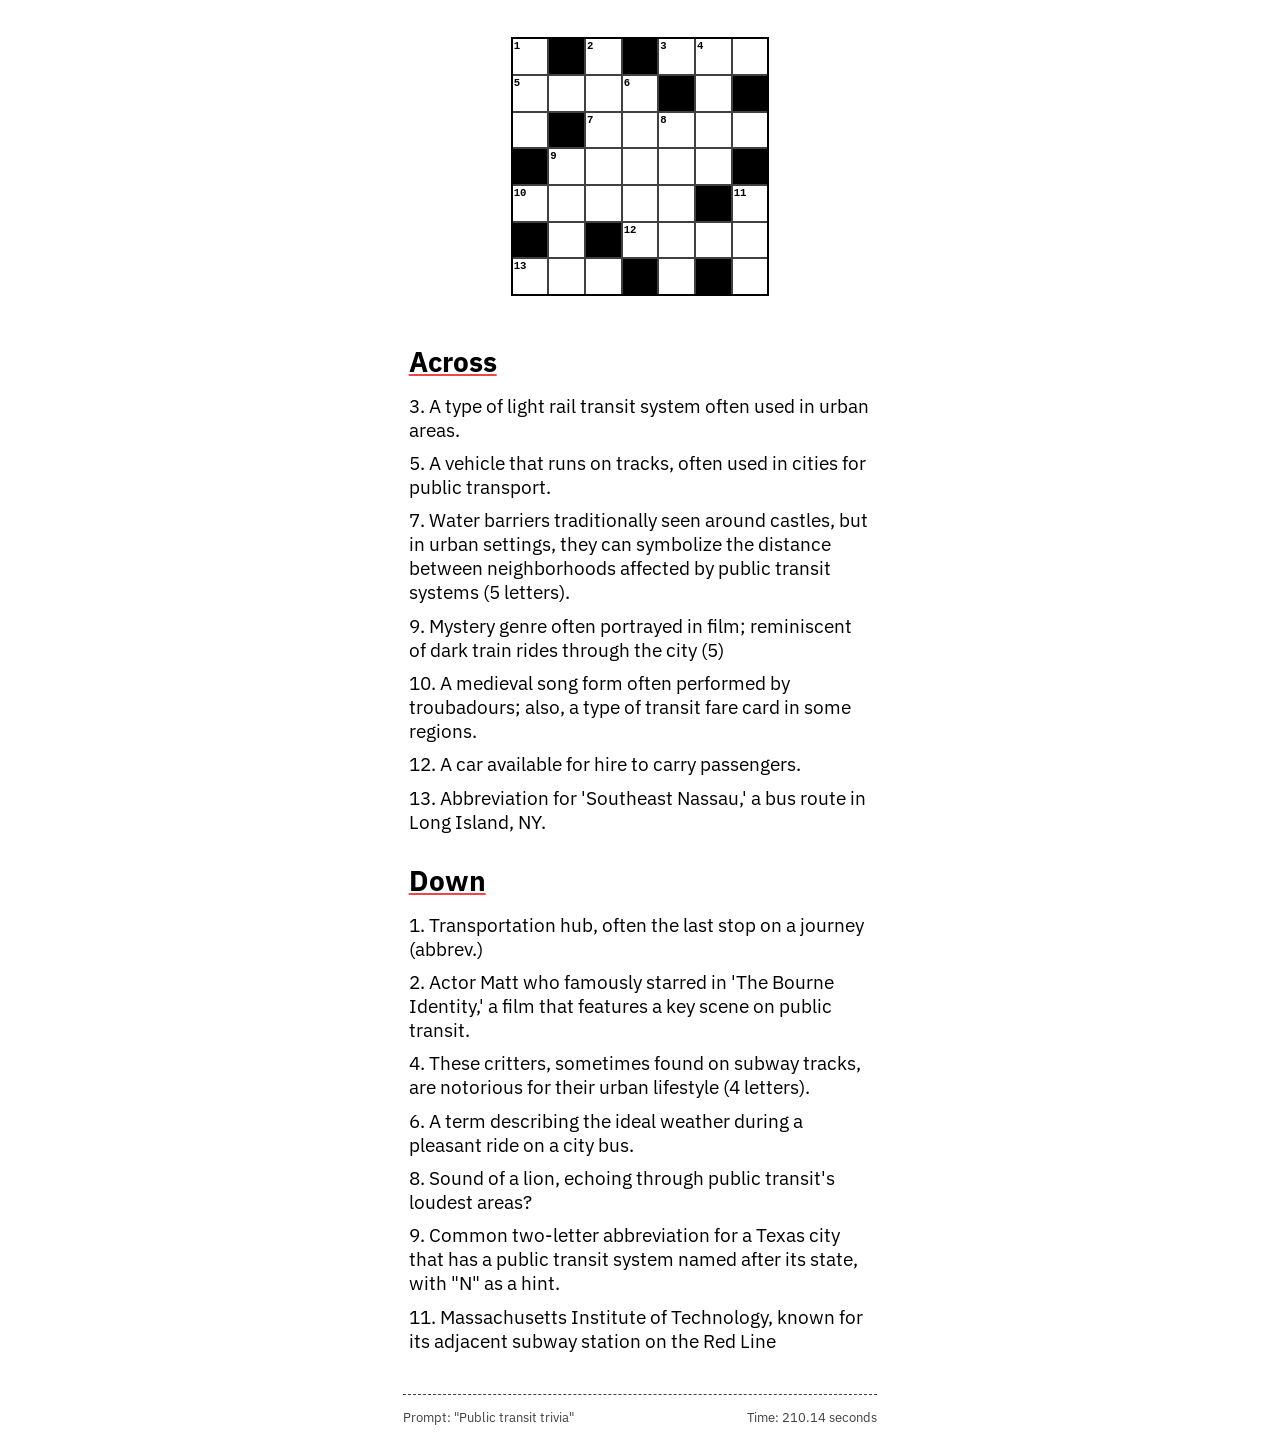
==== docs/index.html @ 02095d3c "big refactor" ====
<!DOCTYPE html><html lang="en"><head><meta charset="UTF-8" /><meta name="viewport" content="width=device-width, initial-scale=1.0" /><title>María's Crossword</title><link rel="stylesheet" href="crossword.css" /><script src="crossword.js"></script></head><body><table id="grid"><tr><td class="todo"><div class="number" data_number="1">1</div><input type="text" id="0_0" name="S" max_length="1" min_length="1"> </input></td><td class="blank"> </td><td class="todo"><div class="number" data_number="2">2</div><input type="text" id="0_2" name="D" max_length="1" min_length="1"> </input></td><td class="blank"> </td><td class="todo"><div class="number" data_number="3">3</div><input type="text" id="0_4" name="L" max_length="1" min_length="1"> </input></td><td class="todo"><div class="number" data_number="4">4</div><input type="text" id="0_5" name="R" max_length="1" min_length="1"> </input></td><td class="todo"><div class="number" data_number=""></div><input type="text" id="0_6" name="T" max_length="1" min_length="1"> </input></td></tr><tr><td class="todo"><div class="number" data_number="5">5</div><input type="text" id="1_0" name="T" max_length="1" min_length="1"> </input></td><td class="todo"><div class="number" data_number=""></div><input type="text" id="1_1" name="R" max_length="1" min_length="1"> </input></td><td class="todo"><div class="number" data_number=""></div><input type="text" id="1_2" name="A" max_length="1" min_length="1"> </input></td><td class="todo"><div class="number" data_number="6">6</div><input type="text" id="1_3" name="M" max_length="1" min_length="1"> </input></td><td class="blank"> </td><td class="todo"><div class="number" data_number=""></div><input type="text" id="1_5" name="A" max_length="1" min_length="1"> </input></td><td class="blank"> </td></tr><tr><td class="todo"><div class="number" data_number=""></div><input type="text" id="2_0" name="A" max_length="1" min_length="1"> </input></td><td class="blank"> </td><td class="todo"><div class="number" data_number="7">7</div><input type="text" id="2_2" name="M" max_length="1" min_length="1"> </input></td><td class="todo"><div class="number" data_number=""></div><input type="text" id="2_3" name="O" max_length="1" min_length="1"> </input></td><td class="todo"><div class="number" data_number="8">8</div><input type="text" id="2_4" name="A" max_length="1" min_length="1"> </input></td><td class="todo"><div class="number" data_number=""></div><input type="text" id="2_5" name="T" max_length="1" min_length="1"> </input></td><td class="todo"><div class="number" data_number=""></div><input type="text" id="2_6" name="S" max_length="1" min_length="1"> </input></td></tr><tr><td class="blank"> </td><td class="todo"><div class="number" data_number="9">9</div><input type="text" id="3_1" name="N" max_length="1" min_length="1"> </input></td><td class="todo"><div class="number" data_number=""></div><input type="text" id="3_2" name="O" max_length="1" min_length="1"> </input></td><td class="todo"><div class="number" data_number=""></div><input type="text" id="3_3" name="I" max_length="1" min_length="1"> </input></td><td class="todo"><div class="number" data_number=""></div><input type="text" id="3_4" name="R" max_length="1" min_length="1"> </input></td><td class="todo"><div class="number" data_number=""></div><input type="text" id="3_5" name="S" max_length="1" min_length="1"> </input></td><td class="blank"> </td></tr><tr><td class="todo"><div class="number" data_number="10">10</div><input type="text" id="4_0" name="C" max_length="1" min_length="1"> </input></td><td class="todo"><div class="number" data_number=""></div><input type="text" id="4_1" name="A" max_length="1" min_length="1"> </input></td><td class="todo"><div class="number" data_number=""></div><input type="text" id="4_2" name="N" max_length="1" min_length="1"> </input></td><td class="todo"><div class="number" data_number=""></div><input type="text" id="4_3" name="S" max_length="1" min_length="1"> </input></td><td class="todo"><div class="number" data_number=""></div><input type="text" id="4_4" name="O" max_length="1" min_length="1"> </input></td><td class="blank"> </td><td class="todo"><div class="number" data_number="11">11</div><input type="text" id="4_6" name="M" max_length="1" min_length="1"> </input></td></tr><tr><td class="blank"> </td><td class="todo"><div class="number" data_number=""></div><input type="text" id="5_1" name="T" max_length="1" min_length="1"> </input></td><td class="blank"> </td><td class="todo"><div class="number" data_number="12">12</div><input type="text" id="5_3" name="T" max_length="1" min_length="1"> </input></td><td class="todo"><div class="number" data_number=""></div><input type="text" id="5_4" name="A" max_length="1" min_length="1"> </input></td><td class="todo"><div class="number" data_number=""></div><input type="text" id="5_5" name="X" max_length="1" min_length="1"> </input></td><td class="todo"><div class="number" data_number=""></div><input type="text" id="5_6" name="I" max_length="1" min_length="1"> </input></td></tr><tr><td class="todo"><div class="number" data_number="13">13</div><input type="text" id="6_0" name="S" max_length="1" min_length="1"> </input></td><td class="todo"><div class="number" data_number=""></div><input type="text" id="6_1" name="E" max_length="1" min_length="1"> </input></td><td class="todo"><div class="number" data_number=""></div><input type="text" id="6_2" name="N" max_length="1" min_length="1"> </input></td><td class="blank"> </td><td class="todo"><div class="number" data_number=""></div><input type="text" id="6_4" name="R" max_length="1" min_length="1"> </input></td><td class="blank"> </td><td class="todo"><div class="number" data_number=""></div><input type="text" id="6_6" name="T" max_length="1" min_length="1"> </input></td></tr></table><div id="clues"><h2>Across</h2><ul id="across"><li data_number="3">3. A type of light rail transit system often used in urban areas.</li><li data_number="5">5. A vehicle that runs on tracks, often used in cities for public transport.</li><li data_number="7">7. Water barriers traditionally seen around castles, but in urban settings, they can symbolize the distance between neighborhoods affected by public transit systems (5 letters).</li><li data_number="9">9. Mystery genre often portrayed in film; reminiscent of dark train rides through the city (5)</li><li data_number="10">10. A medieval song form often performed by troubadours; also, a type of transit fare card in some regions.</li><li data_number="12">12. A car available for hire to carry passengers.</li><li data_number="13">13. Abbreviation for 'Southeast Nassau,' a bus route in Long Island, NY.</li></ul><h2>Down</h2><ul id="down"><li data_number="1">1. Transportation hub, often the last stop on a journey (abbrev.)</li><li data_number="2">2. Actor Matt who famously starred in 'The Bourne Identity,' a film that features a key scene on public transit.</li><li data_number="4">4. These critters, sometimes found on subway tracks, are notorious for their urban lifestyle (4 letters).</li><li data_number="6">6. A term describing the ideal weather during a pleasant ride on a city bus.</li><li data_number="8">8. Sound of a lion, echoing through public transit's loudest areas?</li><li data_number="9">9. Common two-letter abbreviation for a Texas city that has a public transit system named after its state, with "N" as a hint.</li><li data_number="11">11. Massachusetts Institute of Technology, known for its adjacent subway station on the Red Line</li></ul></div></body><footer><div id="prompt">Prompt: "Public transit trivia"</div><div id="time">Time: 210.14 seconds</div></footer></html>
---- docs/crossword.css ----
@import url('https://fonts.googleapis.com/css2?family=IBM+Plex+Sans:wght@400;700&family=IBM+Plex+Sans+Mono:wght@400;700&display=swap');

:root {
    --outline: #404040;
    --empty: #ffffff;
    --blocked: #000000;
    --selected: #F04646;
    --next: #f0464653;
    --next-next: #f0464625;
    --prev: #46a6f053;
    --prev-prev: #46a6f025;

}

html {
    min-width: 350px;
}

body {
    font-family: 'IBM Plex Sans', sans-serif;
    max-width: 500px;
    margin: 0 auto;
    padding-bottom: 1em;
    padding-top: 2em;
    font-size: 14pt;
}

#grid {
    border-collapse: collapse;
    margin: auto;
    table-layout: fixed;
    outline: 2px solid var(--blocked);
    outline-offset: -2px;
}

#grid td {
    width: 1.75em;
    height: 1.75em;
    border: 2px solid var(--outline);
    text-align: center;
    vertical-align: middle;
    font-weight: bold;
    font-family: 'IBM Plex Sans Mono', monospace;
}

#grid td input {
    width: 1.75em;
    height: 1.75em;
    border: none;
    text-align: center;
    vertical-align: middle;
    font-weight: bold;
    font-family: 'IBM Plex Sans Mono', monospace;
    font-size: 14pt;
    background-color: transparent;
    outline: none;
    padding: 0;
    margin: 0;
    box-sizing: border-box;
}

#grid td input:focus {
    background-color: var(--selected); 
}

#grid td.blank {
    background-color: var(--blocked);
}

#grid td.todo {
    background-color: var(--empty);
}

#grid .number {
    position: absolute;
    margin-left: 0pt;
    margin-top: 0pt;
    font-size: 8pt;
}

#clues {
    margin: auto;
    padding: 1em;
}

#clues ul {
    list-style-type: none;
    padding: 0;
    margin: 0;
}

#clues ul li {
    margin-bottom: 0.5em;
}

h2 {
    text-align: left;
    margin: 0;
    margin-bottom: 0.5em;
    margin-top: 1em;
    text-decoration: underline;
    text-decoration-color: var(--selected);
}

h1 {
    text-align: center;
    text-decoration: underline;
    text-decoration-color: var(--selected);
    font-size: 24pt;
}

#grid input.next {
    background-color: var(--next);
}

#grid input.nextnext {
    background-color: var(--next-next);
}

#grid input.prev {
    background-color: var(--prev);
}

#grid input.prevprev {
    background-color: var(--prev-prev);
}

footer {
    font-size: 10pt;
    margin: 1em;
    color: var(--outline);
    border-top-style: dashed;
    border-top-width: 1px;
    padding-top: 1em;
}

footer #prompt {
    float: left;
}

footer #time {
    float: right;
}

@media (max-width: 500px) {
    #grid td, #grid td input {
        width: 1.5em;
        height: 1.5em;
        font-size: 12pt;
    }

    #grid .number {
        font-size: 6pt;
    }
}

@media print {
    #grid td, #grid td input {
        width: 1.5em;
        height: 1.5em;
        font-size: 12pt;
    }

    #grid .number {
        font-size: 6pt;
    }

    #clues {
        font-size: 8pt;
    }

    #clues h2 {
        margin-top: 3em;
    }

    #clues ul {
        column-count: 2;
        column-gap: 3em;
    }
    /* don't break li's  over columns */
    #clues ul li {
        break-inside: avoid;
    }
}
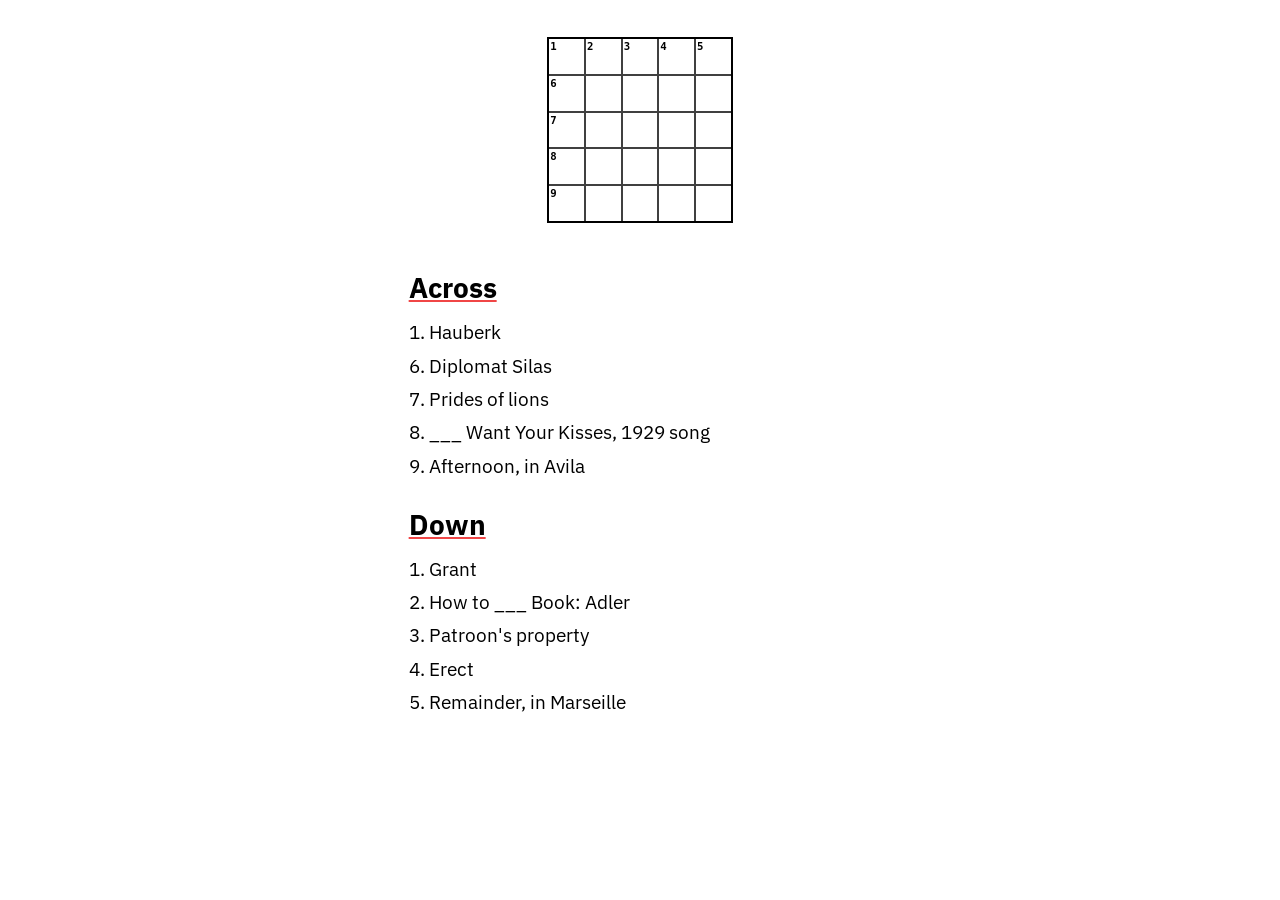
==== commit 75eb9cd8: "all crosswords from 1980 into a mini" ====
--- a/docs/index.html
+++ b/docs/index.html
@@ -1 +1 @@
-<!DOCTYPE html><html lang="en"><head><meta charset="UTF-8" /><meta name="viewport" content="width=device-width, initial-scale=1.0" /><title>María's Crossword</title><link rel="stylesheet" href="crossword.css" /><script src="crossword.js"></script></head><body><table id="grid"><tr><td class="todo"><div class="number" data_number="1">1</div><input type="text" id="0_0" name="S" max_length="1" min_length="1"> </input></td><td class="blank"> </td><td class="todo"><div class="number" data_number="2">2</div><input type="text" id="0_2" name="D" max_length="1" min_length="1"> </input></td><td class="blank"> </td><td class="todo"><div class="number" data_number="3">3</div><input type="text" id="0_4" name="L" max_length="1" min_length="1"> </input></td><td class="todo"><div class="number" data_number="4">4</div><input type="text" id="0_5" name="R" max_length="1" min_length="1"> </input></td><td class="todo"><div class="number" data_number=""></div><input type="text" id="0_6" name="T" max_length="1" min_length="1"> </input></td></tr><tr><td class="todo"><div class="number" data_number="5">5</div><input type="text" id="1_0" name="T" max_length="1" min_length="1"> </input></td><td class="todo"><div class="number" data_number=""></div><input type="text" id="1_1" name="R" max_length="1" min_length="1"> </input></td><td class="todo"><div class="number" data_number=""></div><input type="text" id="1_2" name="A" max_length="1" min_length="1"> </input></td><td class="todo"><div class="number" data_number="6">6</div><input type="text" id="1_3" name="M" max_length="1" min_length="1"> </input></td><td class="blank"> </td><td class="todo"><div class="number" data_number=""></div><input type="text" id="1_5" name="A" max_length="1" min_length="1"> </input></td><td class="blank"> </td></tr><tr><td class="todo"><div class="number" data_number=""></div><input type="text" id="2_0" name="A" max_length="1" min_length="1"> </input></td><td class="blank"> </td><td class="todo"><div class="number" data_number="7">7</div><input type="text" id="2_2" name="M" max_length="1" min_length="1"> </input></td><td class="todo"><div class="number" data_number=""></div><input type="text" id="2_3" name="O" max_length="1" min_length="1"> </input></td><td class="todo"><div class="number" data_number="8">8</div><input type="text" id="2_4" name="A" max_length="1" min_length="1"> </input></td><td class="todo"><div class="number" data_number=""></div><input type="text" id="2_5" name="T" max_length="1" min_length="1"> </input></td><td class="todo"><div class="number" data_number=""></div><input type="text" id="2_6" name="S" max_length="1" min_length="1"> </input></td></tr><tr><td class="blank"> </td><td class="todo"><div class="number" data_number="9">9</div><input type="text" id="3_1" name="N" max_length="1" min_length="1"> </input></td><td class="todo"><div class="number" data_number=""></div><input type="text" id="3_2" name="O" max_length="1" min_length="1"> </input></td><td class="todo"><div class="number" data_number=""></div><input type="text" id="3_3" name="I" max_length="1" min_length="1"> </input></td><td class="todo"><div class="number" data_number=""></div><input type="text" id="3_4" name="R" max_length="1" min_length="1"> </input></td><td class="todo"><div class="number" data_number=""></div><input type="text" id="3_5" name="S" max_length="1" min_length="1"> </input></td><td class="blank"> </td></tr><tr><td class="todo"><div class="number" data_number="10">10</div><input type="text" id="4_0" name="C" max_length="1" min_length="1"> </input></td><td class="todo"><div class="number" data_number=""></div><input type="text" id="4_1" name="A" max_length="1" min_length="1"> </input></td><td class="todo"><div class="number" data_number=""></div><input type="text" id="4_2" name="N" max_length="1" min_length="1"> </input></td><td class="todo"><div class="number" data_number=""></div><input type="text" id="4_3" name="S" max_length="1" min_length="1"> </input></td><td class="todo"><div class="number" data_number=""></div><input type="text" id="4_4" name="O" max_length="1" min_length="1"> </input></td><td class="blank"> </td><td class="todo"><div class="number" data_number="11">11</div><input type="text" id="4_6" name="M" max_length="1" min_length="1"> </input></td></tr><tr><td class="blank"> </td><td class="todo"><div class="number" data_number=""></div><input type="text" id="5_1" name="T" max_length="1" min_length="1"> </input></td><td class="blank"> </td><td class="todo"><div class="number" data_number="12">12</div><input type="text" id="5_3" name="T" max_length="1" min_length="1"> </input></td><td class="todo"><div class="number" data_number=""></div><input type="text" id="5_4" name="A" max_length="1" min_length="1"> </input></td><td class="todo"><div class="number" data_number=""></div><input type="text" id="5_5" name="X" max_length="1" min_length="1"> </input></td><td class="todo"><div class="number" data_number=""></div><input type="text" id="5_6" name="I" max_length="1" min_length="1"> </input></td></tr><tr><td class="todo"><div class="number" data_number="13">13</div><input type="text" id="6_0" name="S" max_length="1" min_length="1"> </input></td><td class="todo"><div class="number" data_number=""></div><input type="text" id="6_1" name="E" max_length="1" min_length="1"> </input></td><td class="todo"><div class="number" data_number=""></div><input type="text" id="6_2" name="N" max_length="1" min_length="1"> </input></td><td class="blank"> </td><td class="todo"><div class="number" data_number=""></div><input type="text" id="6_4" name="R" max_length="1" min_length="1"> </input></td><td class="blank"> </td><td class="todo"><div class="number" data_number=""></div><input type="text" id="6_6" name="T" max_length="1" min_length="1"> </input></td></tr></table><div id="clues"><h2>Across</h2><ul id="across"><li data_number="3">3. A type of light rail transit system often used in urban areas.</li><li data_number="5">5. A vehicle that runs on tracks, often used in cities for public transport.</li><li data_number="7">7. Water barriers traditionally seen around castles, but in urban settings, they can symbolize the distance between neighborhoods affected by public transit systems (5 letters).</li><li data_number="9">9. Mystery genre often portrayed in film; reminiscent of dark train rides through the city (5)</li><li data_number="10">10. A medieval song form often performed by troubadours; also, a type of transit fare card in some regions.</li><li data_number="12">12. A car available for hire to carry passengers.</li><li data_number="13">13. Abbreviation for 'Southeast Nassau,' a bus route in Long Island, NY.</li></ul><h2>Down</h2><ul id="down"><li data_number="1">1. Transportation hub, often the last stop on a journey (abbrev.)</li><li data_number="2">2. Actor Matt who famously starred in 'The Bourne Identity,' a film that features a key scene on public transit.</li><li data_number="4">4. These critters, sometimes found on subway tracks, are notorious for their urban lifestyle (4 letters).</li><li data_number="6">6. A term describing the ideal weather during a pleasant ride on a city bus.</li><li data_number="8">8. Sound of a lion, echoing through public transit's loudest areas?</li><li data_number="9">9. Common two-letter abbreviation for a Texas city that has a public transit system named after its state, with "N" as a hint.</li><li data_number="11">11. Massachusetts Institute of Technology, known for its adjacent subway station on the Red Line</li></ul></div></body><footer><div id="prompt">Prompt: "Public transit trivia"</div><div id="time">Time: 210.14 seconds</div></footer></html>+<!DOCTYPE html><html lang="en"><head><meta charset="UTF-8" /><meta name="viewport" content="width=device-width, initial-scale=1.0" /><title>María's Crossword</title><link rel="stylesheet" href="crossword.css" /><script src="crossword.js"></script></head><body><table id="grid"><tr><td class="todo"><div class="number" data_number="1">1</div><input type="text" id="0_0" name="A" maxlength="1" minlength="1"> </input></td><td class="todo"><div class="number" data_number="2">2</div><input type="text" id="0_1" name="R" maxlength="1" minlength="1"> </input></td><td class="todo"><div class="number" data_number="3">3</div><input type="text" id="0_2" name="M" maxlength="1" minlength="1"> </input></td><td class="todo"><div class="number" data_number="4">4</div><input type="text" id="0_3" name="O" maxlength="1" minlength="1"> </input></td><td class="todo"><div class="number" data_number="5">5</div><input type="text" id="0_4" name="R" maxlength="1" minlength="1"> </input></td></tr><tr><td class="todo"><div class="number" data_number="6">6</div><input type="text" id="1_0" name="D" maxlength="1" minlength="1"> </input></td><td class="todo"><div class="number" data_number=""></div><input type="text" id="1_1" name="E" maxlength="1" minlength="1"> </input></td><td class="todo"><div class="number" data_number=""></div><input type="text" id="1_2" name="A" maxlength="1" minlength="1"> </input></td><td class="todo"><div class="number" data_number=""></div><input type="text" id="1_3" name="N" maxlength="1" minlength="1"> </input></td><td class="todo"><div class="number" data_number=""></div><input type="text" id="1_4" name="E" maxlength="1" minlength="1"> </input></td></tr><tr><td class="todo"><div class="number" data_number="7">7</div><input type="text" id="2_0" name="M" maxlength="1" minlength="1"> </input></td><td class="todo"><div class="number" data_number=""></div><input type="text" id="2_1" name="A" maxlength="1" minlength="1"> </input></td><td class="todo"><div class="number" data_number=""></div><input type="text" id="2_2" name="N" maxlength="1" minlength="1"> </input></td><td class="todo"><div class="number" data_number=""></div><input type="text" id="2_3" name="E" maxlength="1" minlength="1"> </input></td><td class="todo"><div class="number" data_number=""></div><input type="text" id="2_4" name="S" maxlength="1" minlength="1"> </input></td></tr><tr><td class="todo"><div class="number" data_number="8">8</div><input type="text" id="3_0" name="I" maxlength="1" minlength="1"> </input></td><td class="todo"><div class="number" data_number=""></div><input type="text" id="3_1" name="D" maxlength="1" minlength="1"> </input></td><td class="todo"><div class="number" data_number=""></div><input type="text" id="3_2" name="O" maxlength="1" minlength="1"> </input></td><td class="todo"><div class="number" data_number=""></div><input type="text" id="3_3" name="N" maxlength="1" minlength="1"> </input></td><td class="todo"><div class="number" data_number=""></div><input type="text" id="3_4" name="T" maxlength="1" minlength="1"> </input></td></tr><tr><td class="todo"><div class="number" data_number="9">9</div><input type="text" id="4_0" name="T" maxlength="1" minlength="1"> </input></td><td class="todo"><div class="number" data_number=""></div><input type="text" id="4_1" name="A" maxlength="1" minlength="1"> </input></td><td class="todo"><div class="number" data_number=""></div><input type="text" id="4_2" name="R" maxlength="1" minlength="1"> </input></td><td class="todo"><div class="number" data_number=""></div><input type="text" id="4_3" name="D" maxlength="1" minlength="1"> </input></td><td class="todo"><div class="number" data_number=""></div><input type="text" id="4_4" name="E" maxlength="1" minlength="1"> </input></td></tr></table><div id="clues"><h2>Across</h2><ul id="across"><li data_number="1">1. Hauberk</li><li data_number="6">6. Diplomat Silas</li><li data_number="7">7. Prides of lions</li><li data_number="8">8. ___ Want Your Kisses, 1929 song</li><li data_number="9">9. Afternoon, in Avila</li></ul><h2>Down</h2><ul id="down"><li data_number="1">1. Grant</li><li data_number="2">2. How to ___ Book: Adler</li><li data_number="3">3. Patroon's property</li><li data_number="4">4. Erect</li><li data_number="5">5. Remainder, in Marseille</li></ul></div></body></html>
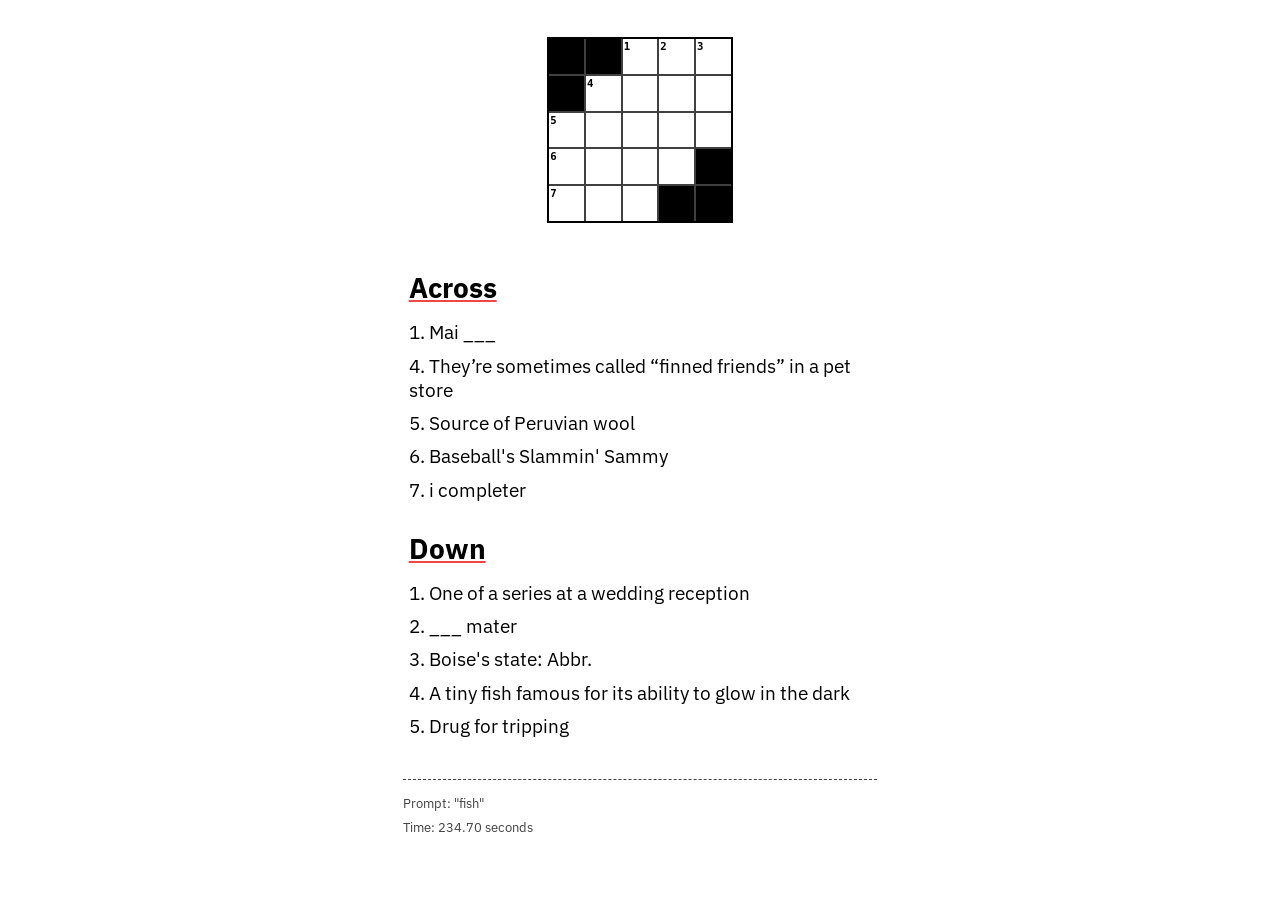
==== commit f6eb36b3: "fish" ====
--- a/docs/index.html
+++ b/docs/index.html
@@ -1 +1 @@
-<!DOCTYPE html><html lang="en"><head><meta charset="UTF-8" /><meta name="viewport" content="width=device-width, initial-scale=1.0" /><title>María's Crossword</title><link rel="stylesheet" href="crossword.css" /><script src="crossword.js"></script></head><body><table id="grid"><tr><td class="todo"><div class="number" data_number="1">1</div><input type="text" id="0_0" name="A" maxlength="1" minlength="1"> </input></td><td class="todo"><div class="number" data_number="2">2</div><input type="text" id="0_1" name="R" maxlength="1" minlength="1"> </input></td><td class="todo"><div class="number" data_number="3">3</div><input type="text" id="0_2" name="M" maxlength="1" minlength="1"> </input></td><td class="todo"><div class="number" data_number="4">4</div><input type="text" id="0_3" name="O" maxlength="1" minlength="1"> </input></td><td class="todo"><div class="number" data_number="5">5</div><input type="text" id="0_4" name="R" maxlength="1" minlength="1"> </input></td></tr><tr><td class="todo"><div class="number" data_number="6">6</div><input type="text" id="1_0" name="D" maxlength="1" minlength="1"> </input></td><td class="todo"><div class="number" data_number=""></div><input type="text" id="1_1" name="E" maxlength="1" minlength="1"> </input></td><td class="todo"><div class="number" data_number=""></div><input type="text" id="1_2" name="A" maxlength="1" minlength="1"> </input></td><td class="todo"><div class="number" data_number=""></div><input type="text" id="1_3" name="N" maxlength="1" minlength="1"> </input></td><td class="todo"><div class="number" data_number=""></div><input type="text" id="1_4" name="E" maxlength="1" minlength="1"> </input></td></tr><tr><td class="todo"><div class="number" data_number="7">7</div><input type="text" id="2_0" name="M" maxlength="1" minlength="1"> </input></td><td class="todo"><div class="number" data_number=""></div><input type="text" id="2_1" name="A" maxlength="1" minlength="1"> </input></td><td class="todo"><div class="number" data_number=""></div><input type="text" id="2_2" name="N" maxlength="1" minlength="1"> </input></td><td class="todo"><div class="number" data_number=""></div><input type="text" id="2_3" name="E" maxlength="1" minlength="1"> </input></td><td class="todo"><div class="number" data_number=""></div><input type="text" id="2_4" name="S" maxlength="1" minlength="1"> </input></td></tr><tr><td class="todo"><div class="number" data_number="8">8</div><input type="text" id="3_0" name="I" maxlength="1" minlength="1"> </input></td><td class="todo"><div class="number" data_number=""></div><input type="text" id="3_1" name="D" maxlength="1" minlength="1"> </input></td><td class="todo"><div class="number" data_number=""></div><input type="text" id="3_2" name="O" maxlength="1" minlength="1"> </input></td><td class="todo"><div class="number" data_number=""></div><input type="text" id="3_3" name="N" maxlength="1" minlength="1"> </input></td><td class="todo"><div class="number" data_number=""></div><input type="text" id="3_4" name="T" maxlength="1" minlength="1"> </input></td></tr><tr><td class="todo"><div class="number" data_number="9">9</div><input type="text" id="4_0" name="T" maxlength="1" minlength="1"> </input></td><td class="todo"><div class="number" data_number=""></div><input type="text" id="4_1" name="A" maxlength="1" minlength="1"> </input></td><td class="todo"><div class="number" data_number=""></div><input type="text" id="4_2" name="R" maxlength="1" minlength="1"> </input></td><td class="todo"><div class="number" data_number=""></div><input type="text" id="4_3" name="D" maxlength="1" minlength="1"> </input></td><td class="todo"><div class="number" data_number=""></div><input type="text" id="4_4" name="E" maxlength="1" minlength="1"> </input></td></tr></table><div id="clues"><h2>Across</h2><ul id="across"><li data_number="1">1. Hauberk</li><li data_number="6">6. Diplomat Silas</li><li data_number="7">7. Prides of lions</li><li data_number="8">8. ___ Want Your Kisses, 1929 song</li><li data_number="9">9. Afternoon, in Avila</li></ul><h2>Down</h2><ul id="down"><li data_number="1">1. Grant</li><li data_number="2">2. How to ___ Book: Adler</li><li data_number="3">3. Patroon's property</li><li data_number="4">4. Erect</li><li data_number="5">5. Remainder, in Marseille</li></ul></div></body></html>+<!DOCTYPE html><html lang="en"><head><meta charset="UTF-8" /><meta name="viewport" content="width=device-width, initial-scale=1.0" /><title>María's Crossword</title><link rel="stylesheet" href="crossword.css" /><script src="crossword.js"></script></head><body><table id="grid"><tr><td class="blank"> </td><td class="blank"> </td><td class="todo"><div class="number" data_number="1">1</div><input type="text" id="0_2" name="T" maxlength="1" minlength="1"> </input></td><td class="todo"><div class="number" data_number="2">2</div><input type="text" id="0_3" name="A" maxlength="1" minlength="1"> </input></td><td class="todo"><div class="number" data_number="3">3</div><input type="text" id="0_4" name="I" maxlength="1" minlength="1"> </input></td></tr><tr><td class="blank"> </td><td class="todo"><div class="number" data_number="4">4</div><input type="text" id="1_1" name="G" maxlength="1" minlength="1"> </input></td><td class="todo"><div class="number" data_number=""></div><input type="text" id="1_2" name="O" maxlength="1" minlength="1"> </input></td><td class="todo"><div class="number" data_number=""></div><input type="text" id="1_3" name="L" maxlength="1" minlength="1"> </input></td><td class="todo"><div class="number" data_number=""></div><input type="text" id="1_4" name="D" maxlength="1" minlength="1"> </input></td></tr><tr><td class="todo"><div class="number" data_number="5">5</div><input type="text" id="2_0" name="L" maxlength="1" minlength="1"> </input></td><td class="todo"><div class="number" data_number=""></div><input type="text" id="2_1" name="L" maxlength="1" minlength="1"> </input></td><td class="todo"><div class="number" data_number=""></div><input type="text" id="2_2" name="A" maxlength="1" minlength="1"> </input></td><td class="todo"><div class="number" data_number=""></div><input type="text" id="2_3" name="M" maxlength="1" minlength="1"> </input></td><td class="todo"><div class="number" data_number=""></div><input type="text" id="2_4" name="A" maxlength="1" minlength="1"> </input></td></tr><tr><td class="todo"><div class="number" data_number="6">6</div><input type="text" id="3_0" name="S" maxlength="1" minlength="1"> </input></td><td class="todo"><div class="number" data_number=""></div><input type="text" id="3_1" name="O" maxlength="1" minlength="1"> </input></td><td class="todo"><div class="number" data_number=""></div><input type="text" id="3_2" name="S" maxlength="1" minlength="1"> </input></td><td class="todo"><div class="number" data_number=""></div><input type="text" id="3_3" name="A" maxlength="1" minlength="1"> </input></td><td class="blank"> </td></tr><tr><td class="todo"><div class="number" data_number="7">7</div><input type="text" id="4_0" name="D" maxlength="1" minlength="1"> </input></td><td class="todo"><div class="number" data_number=""></div><input type="text" id="4_1" name="O" maxlength="1" minlength="1"> </input></td><td class="todo"><div class="number" data_number=""></div><input type="text" id="4_2" name="T" maxlength="1" minlength="1"> </input></td><td class="blank"> </td><td class="blank"> </td></tr></table><div id="clues"><h2>Across</h2><ul id="across"><li data_number="1">1. Mai ___</li><li data_number="4">4. They’re sometimes called “finned friends” in a pet store</li><li data_number="5">5. Source of Peruvian wool</li><li data_number="6">6. Baseball's Slammin' Sammy</li><li data_number="7">7. i completer</li></ul><h2>Down</h2><ul id="down"><li data_number="1">1. One of a series at a wedding reception</li><li data_number="2">2. ___ mater</li><li data_number="3">3. Boise's state: Abbr.</li><li data_number="4">4. A tiny fish famous for its ability to glow in the dark</li><li data_number="5">5. Drug for tripping</li></ul></div></body><footer><div id="prompt">Prompt: "fish"</div><div id="time">Time: 234.70 seconds</div></footer></html>
--- a/docs/crossword.css
+++ b/docs/crossword.css
@@ -134,12 +134,8 @@
     padding-top: 1em;
 }
 
-footer #prompt {
-    float: left;
-}
-
-footer #time {
-    float: right;
+footer #prompt, footer #time {
+    margin-bottom: 0.5em;
 }
 
 @media (max-width: 500px) {
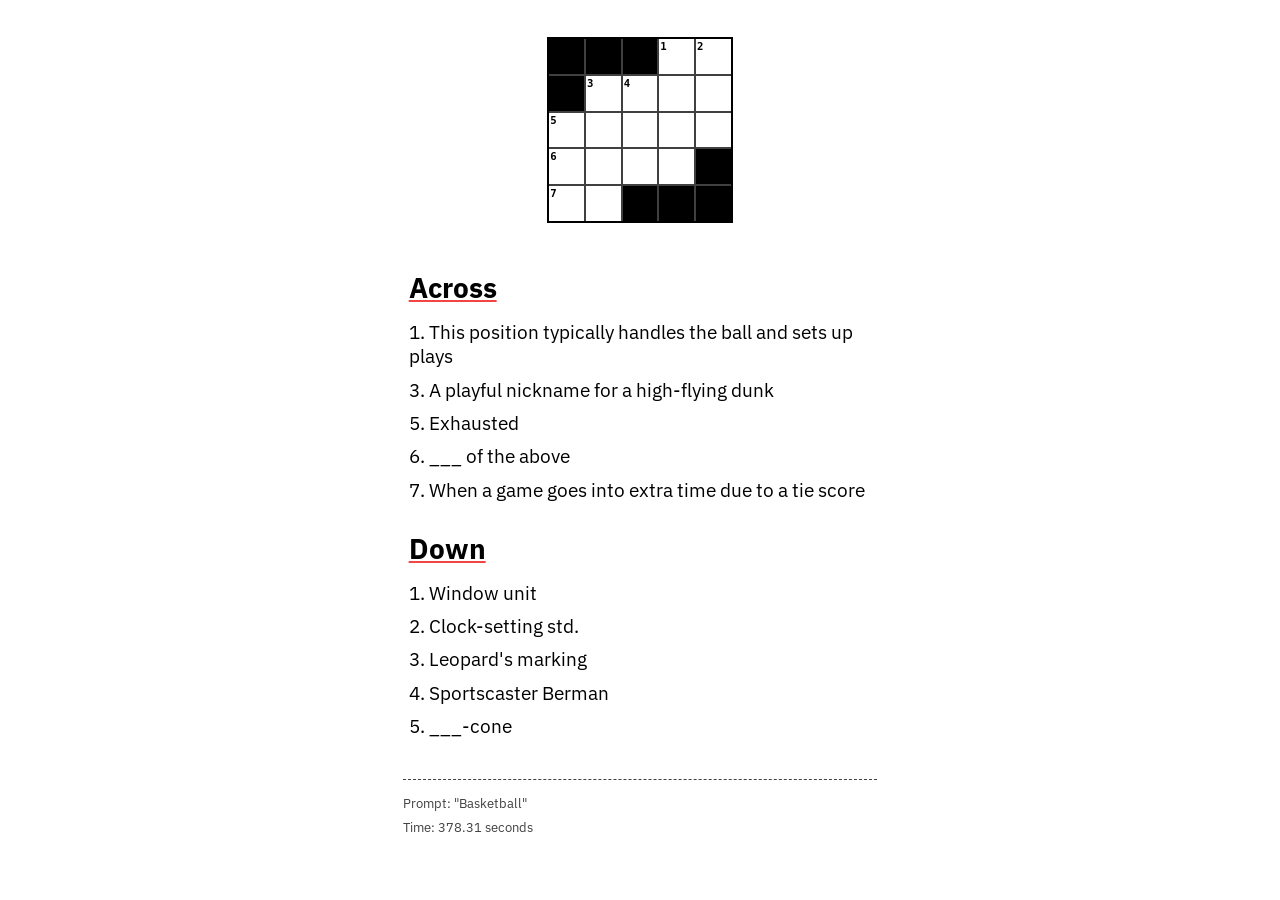
==== commit 57108977: "basketball" ====
--- a/docs/index.html
+++ b/docs/index.html
@@ -1 +1 @@
-<!DOCTYPE html><html lang="en"><head><meta charset="UTF-8" /><meta name="viewport" content="width=device-width, initial-scale=1.0" /><title>María's Crossword</title><link rel="stylesheet" href="crossword.css" /><script src="crossword.js"></script></head><body><table id="grid"><tr><td class="blank"> </td><td class="blank"> </td><td class="todo"><div class="number" data_number="1">1</div><input type="text" id="0_2" name="T" maxlength="1" minlength="1"> </input></td><td class="todo"><div class="number" data_number="2">2</div><input type="text" id="0_3" name="A" maxlength="1" minlength="1"> </input></td><td class="todo"><div class="number" data_number="3">3</div><input type="text" id="0_4" name="I" maxlength="1" minlength="1"> </input></td></tr><tr><td class="blank"> </td><td class="todo"><div class="number" data_number="4">4</div><input type="text" id="1_1" name="G" maxlength="1" minlength="1"> </input></td><td class="todo"><div class="number" data_number=""></div><input type="text" id="1_2" name="O" maxlength="1" minlength="1"> </input></td><td class="todo"><div class="number" data_number=""></div><input type="text" id="1_3" name="L" maxlength="1" minlength="1"> </input></td><td class="todo"><div class="number" data_number=""></div><input type="text" id="1_4" name="D" maxlength="1" minlength="1"> </input></td></tr><tr><td class="todo"><div class="number" data_number="5">5</div><input type="text" id="2_0" name="L" maxlength="1" minlength="1"> </input></td><td class="todo"><div class="number" data_number=""></div><input type="text" id="2_1" name="L" maxlength="1" minlength="1"> </input></td><td class="todo"><div class="number" data_number=""></div><input type="text" id="2_2" name="A" maxlength="1" minlength="1"> </input></td><td class="todo"><div class="number" data_number=""></div><input type="text" id="2_3" name="M" maxlength="1" minlength="1"> </input></td><td class="todo"><div class="number" data_number=""></div><input type="text" id="2_4" name="A" maxlength="1" minlength="1"> </input></td></tr><tr><td class="todo"><div class="number" data_number="6">6</div><input type="text" id="3_0" name="S" maxlength="1" minlength="1"> </input></td><td class="todo"><div class="number" data_number=""></div><input type="text" id="3_1" name="O" maxlength="1" minlength="1"> </input></td><td class="todo"><div class="number" data_number=""></div><input type="text" id="3_2" name="S" maxlength="1" minlength="1"> </input></td><td class="todo"><div class="number" data_number=""></div><input type="text" id="3_3" name="A" maxlength="1" minlength="1"> </input></td><td class="blank"> </td></tr><tr><td class="todo"><div class="number" data_number="7">7</div><input type="text" id="4_0" name="D" maxlength="1" minlength="1"> </input></td><td class="todo"><div class="number" data_number=""></div><input type="text" id="4_1" name="O" maxlength="1" minlength="1"> </input></td><td class="todo"><div class="number" data_number=""></div><input type="text" id="4_2" name="T" maxlength="1" minlength="1"> </input></td><td class="blank"> </td><td class="blank"> </td></tr></table><div id="clues"><h2>Across</h2><ul id="across"><li data_number="1">1. Mai ___</li><li data_number="4">4. They’re sometimes called “finned friends” in a pet store</li><li data_number="5">5. Source of Peruvian wool</li><li data_number="6">6. Baseball's Slammin' Sammy</li><li data_number="7">7. i completer</li></ul><h2>Down</h2><ul id="down"><li data_number="1">1. One of a series at a wedding reception</li><li data_number="2">2. ___ mater</li><li data_number="3">3. Boise's state: Abbr.</li><li data_number="4">4. A tiny fish famous for its ability to glow in the dark</li><li data_number="5">5. Drug for tripping</li></ul></div></body><footer><div id="prompt">Prompt: "fish"</div><div id="time">Time: 234.70 seconds</div></footer></html>+<!DOCTYPE html><html lang="en"><head><meta charset="UTF-8" /><meta name="viewport" content="width=device-width, initial-scale=1.0" /><title>María's Crossword</title><link rel="stylesheet" href="crossword.css" /><script src="crossword.js"></script></head><body><table id="grid"><tr><td class="blank"> </td><td class="blank"> </td><td class="blank"> </td><td class="todo"><div class="number" data_number="1">1</div><input type="text" id="0_3" name="P" maxlength="1" minlength="1"> </input></td><td class="todo"><div class="number" data_number="2">2</div><input type="text" id="0_4" name="G" maxlength="1" minlength="1"> </input></td></tr><tr><td class="blank"> </td><td class="todo"><div class="number" data_number="3">3</div><input type="text" id="1_1" name="S" maxlength="1" minlength="1"> </input></td><td class="todo"><div class="number" data_number="4">4</div><input type="text" id="1_2" name="L" maxlength="1" minlength="1"> </input></td><td class="todo"><div class="number" data_number=""></div><input type="text" id="1_3" name="A" maxlength="1" minlength="1"> </input></td><td class="todo"><div class="number" data_number=""></div><input type="text" id="1_4" name="M" maxlength="1" minlength="1"> </input></td></tr><tr><td class="todo"><div class="number" data_number="5">5</div><input type="text" id="2_0" name="S" maxlength="1" minlength="1"> </input></td><td class="todo"><div class="number" data_number=""></div><input type="text" id="2_1" name="P" maxlength="1" minlength="1"> </input></td><td class="todo"><div class="number" data_number=""></div><input type="text" id="2_2" name="E" maxlength="1" minlength="1"> </input></td><td class="todo"><div class="number" data_number=""></div><input type="text" id="2_3" name="N" maxlength="1" minlength="1"> </input></td><td class="todo"><div class="number" data_number=""></div><input type="text" id="2_4" name="T" maxlength="1" minlength="1"> </input></td></tr><tr><td class="todo"><div class="number" data_number="6">6</div><input type="text" id="3_0" name="N" maxlength="1" minlength="1"> </input></td><td class="todo"><div class="number" data_number=""></div><input type="text" id="3_1" name="O" maxlength="1" minlength="1"> </input></td><td class="todo"><div class="number" data_number=""></div><input type="text" id="3_2" name="N" maxlength="1" minlength="1"> </input></td><td class="todo"><div class="number" data_number=""></div><input type="text" id="3_3" name="E" maxlength="1" minlength="1"> </input></td><td class="blank"> </td></tr><tr><td class="todo"><div class="number" data_number="7">7</div><input type="text" id="4_0" name="O" maxlength="1" minlength="1"> </input></td><td class="todo"><div class="number" data_number=""></div><input type="text" id="4_1" name="T" maxlength="1" minlength="1"> </input></td><td class="blank"> </td><td class="blank"> </td><td class="blank"> </td></tr></table><div id="clues"><h2>Across</h2><ul id="across"><li data_number="1">1. This position typically handles the ball and sets up plays</li><li data_number="3">3. A playful nickname for a high-flying dunk</li><li data_number="5">5. Exhausted</li><li data_number="6">6. ___ of the above</li><li data_number="7">7. When a game goes into extra time due to a tie score</li></ul><h2>Down</h2><ul id="down"><li data_number="1">1. Window unit</li><li data_number="2">2. Clock-setting std.</li><li data_number="3">3. Leopard's marking</li><li data_number="4">4. Sportscaster Berman</li><li data_number="5">5. ___-cone</li></ul></div></body><footer><div id="prompt">Prompt: "Basketball"</div><div id="time">Time: 378.31 seconds</div></footer></html>
